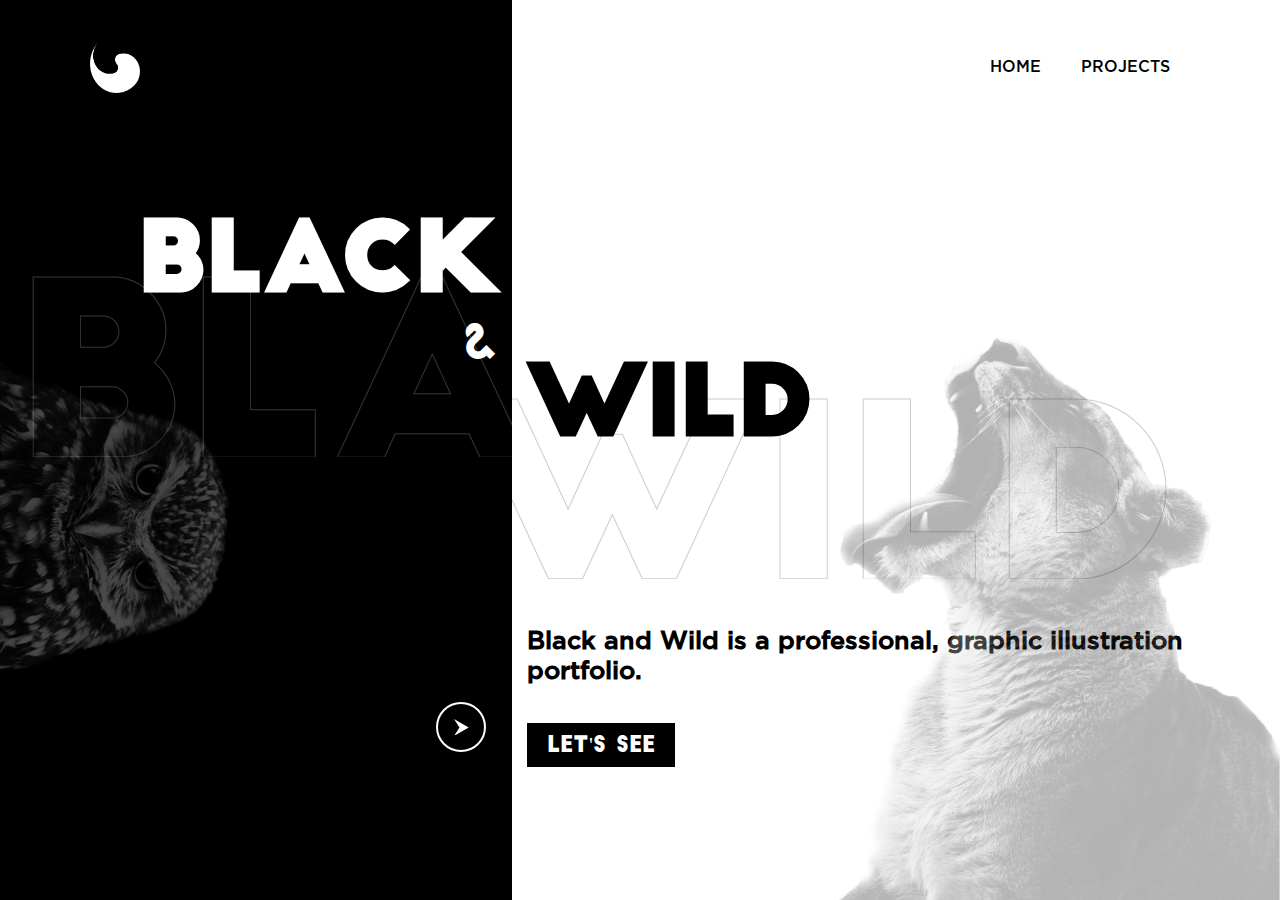
==== index.html @ 10bb7dff "First commit init" ====
<!DOCTYPE html>
<html lang="fr">

<head>
    <meta charset="UTF-8">
    <meta name="viewport" content="width=device-width, initial-scale=1.0">
    <meta http-equiv="X-UA-Compatible" content="ie=edge">
    <link rel="stylesheet" href="css/style.css">
    <link rel="shortcut icon" href="assets/logo.png">
    <title>Black & Wild</title>
</head>

<body>
    <main>

        <header>
            <div class="logo">
                <a href="index.html">
                    <img src="assets/logo.png" alt="logo" id="logo">
                </a>
            </div>
            <div class="nav">
                <ul>
                    <li><a href="index.html"><span data-hover="Home">Home</span></a></li>
                    <li><a href="projects.html"><span data-hover="Projects">Projects</span></a></li>
                </ul>
            </div>
        </header>

        <div class="container">
            <!-- LEFT SIDE -->
            <div class="left" id="left">
                <div class="left__title">
                    <h3 class="txt_John loadedL">BLACK</h3>
                    <span class="txt_John">&</span>
                </div>
                <p class="txt_John stroke">
                    <svg xmlns="http://www.w3.org/2000/svg" width="1500" height="300" viewBox="0 0 1500 300">
                        <text x="0" y="300" class="loadedL">BLACK</text>
                    </svg>
                </p>
                <div class="imgLeft">
                    <img src="assets/chouette.png" alt="chouetteImg">
                </div>
                <div class="txt" id="txt">
                    <p class="txt_Gotham">Freelance</p>
                    <h1 class="txt_Gotham">UX/UI Designer</h1>
                    <h2 class="txt_Gotham">Maxime Figueras</h2>
                    <div class="contact">
                        <div class="social">
                            <a href="#">
                                <img src="assets/pinterest.svg" alt="pinterestLogo">
                            </a>
                        </div>
                        <div class="social">
                            <a href="#">
                                <img src="assets/insta.svg" alt="instaLogo">
                            </a>
                        </div>
                        <div class="social">
                            <a href="#">
                                <img src="assets/linkedin.svg" alt="linkedinLogo">
                            </a>
                        </div>
                    </div>
                </div>
                <div class="goRight" id="btn">
                    <svg class="btnSvg" id="btnSvg" width="14.727" height="16.95" viewBox="0 0 14.727 16.95">
                        <path id="Tracé_2" d="M638,818l-8.54,14.727L638,827.22l8.409,5.508Z"
                            transform="translate(832.727 -629.46) rotate(90)" fill="#fff" />
                    </svg>
                </div>
            </div>
            <!-- RIGHT SIDE -->
            <div class="right" id="right">
                <div class="right__title">
                    <h3 class="txt_John loadedR">WILD</h3>
                </div>
                <p class="txt_John stroke">
                    <svg xmlns="http://www.w3.org/2000/svg" width="1500" height="300" viewBox="0 0 1500 300">
                        <text x="0" y="300" class="loadedR">WILD</text>
                    </svg>
                </p>
                <div class="infos_link">
                    <h4 class="txt_Gotham">Black and Wild is a professional, graphic illustration portfolio.</h4>
                    <div class="link" id="link">
                        <a href="projects.html" class="txt_John">LET'S SEE</a>
                    </div>
                </div>
                <div class="imgRight">
                    <img src="assets/lion.png" alt="lionImg">
                </div>
            </div>
        </div>
    </main>
    <script src="js/app.js"></script>
</body>

</html>
---- css/style.css ----
* {
    margin: 0;
    padding: 0;
    box-sizing: border-box;
    transition: all 0.33s cubic-bezier(0.56, 0, 0, 1);
}

@font-face{
    font-family: "GothamMedium";
    src: url('../font/Gotham-Medium.otf');
}

@font-face{
    font-family: "BigJohn";
    src: url('../font/bigJohn.otf');
}

main, body {
    overflow: hidden;
}

main{
    width: 100vw;
    height: 100vh;
    top: 0;
    left: 0;
}

.txt_Gotham {
    font-family: "GothamMedium";
}

.txt_John {
    font-family: "Bigjohn";
}


/* HEADER */

header {
    position: absolute;
    width: 100vw;
    height: 15vh;
    padding: 3vh 7vw;
    top: 0;
    left: 0;
    display: flex;
    justify-content: space-between;
    align-items: center;
    z-index: 1;
}

header .logo {
    width: 50px;
    height: 50px;
}

.nav {
    width: 20%;
}

.nav ul {
    list-style: none;
    display: flex;
    justify-content: space-around;
    align-items: center;
}

.nav ul li a {
    text-decoration: none;
    color: #000;
    text-transform: uppercase;
    font-family: 'GothamMedium';
    overflow: hidden;
    height: 1em;
    position: relative;
    display: inline-block;
}

.nav ul li a span {
    position: relative;
	display: inline-block;
	transition: all .3s;
}

.nav ul li a span::before {
    position: absolute;
	top: 100%;
	content: attr(data-hover);
	transform: translate3d(0,0,0);
}

.nav ul li a:hover span, .nav ul li a:focus span {
    transform: translateY(-100%);
}

.logo img {
    width: 100%;
    height: 100%;
    transition: transform 1s;
}

.logo img:hover {
    transform: rotate(-180deg);
}

/* FIN HEADER */

.container {
    display: flex;
    width: 100vw;
    height: 100vh;
}

.left {
    position: relative;
    width: 40%;
    height: 100%;
    background: #000;
    transition: all .33s cubic-bezier(0.56, 0, 0, 1);
}

.left:hover > p > svg > text {
    fill: #fff;
    transition: all .33s cubic-bezier(0.56, 0, 0, 1);
}

.left-after {
    width: 60%;
}

.left__title {
    text-align: right;
    position: relative;
    top: 24vh;
    z-index: 1;
}

.left__title h3 {
    font-size: 6rem;
    color: #fff;
    padding: 15px;
    line-height: 8vh;
}

.loadedL {
    animation: loadedL 0.4s ease-in-out;
}

.loadedR {
    animation: loadedR 0.8s ease-in-out;
}


@keyframes loadedL {
    from {
        opacity: 0;
        transform: translateX(-30px);
    }
    to {
        opacity: 1;
        transform: translateX(0);
    }
}


@keyframes loadedR {
    from {
        opacity: 0;
        transform: translateX(30px);
    }
    to {
        opacity: 1;
        transform: translateX(0);
    }
}


.left__title span {
    font-size: 3rem;
    color: #fff;
    padding: 15px;
}

.left .stroke {
    padding: 15px;
    position: relative;
    top: -2vh;
    opacity: 0.2;
}

.right .stroke {
    padding: 15px;
    position: relative;
    top: 18vh;
    left: -5vw;
    opacity: 0.2;
}

.stroke {
    margin: 0;
    font-size:15rem;
}

.stroke svg {
    pointer-events: none;
}
    
svg {
    display: block;
}
    
text {
    margin: 0;
    fill: transparent;
    stroke-width: 1;
    z-index: 15;
    transition: all .5s cubic-bezier(0.56, 0, 0, 1);
    pointer-events: none;
    
}

.left text {
    stroke: #fff;
}

.right text {
    stroke: #000;
}

.imgLeft {
    position: absolute;
    top: 35vh;
    left: -10vw;
}

.imgLeft img {
    background-repeat: no-repeat;
    opacity: 0.31;
    background-size: cover;
    width: 25vw;
    height: auto;
    transform: rotate(90deg);
}

.txt {
    padding: 3vh 15vw;
    position: relative;
    display: none;
    color: #fff;
    text-align: right;
}

.txt-after {
    display: block;
    opacity: 0;
    animation: txt-anim 1s forwards ease-in-out;

}

@keyframes txt-anim {
    from {
        transform: translateX(-30px);
        opacity: 0;
    }
    to {
        transform: translateX(0);
        opacity: 1;
    }
}

.txt p {
    font-size: 15px;
    opacity: 0.7;
}

.txt h1 {
    font-size: 25px;
    animation: txt-anim 0.8s forwards ease-in-out;
}

.txt h2 {
    margin-top: 17vh;
    text-transform: uppercase;
    font-size: 15px;
    opacity: 0.8;
    animation: txt-anim 0.1s forwards ease-in-out;
}

.goRight {
    position: absolute;
    top: 78vh;
    right: 2vw;
    width: 50px;
    height: 50px;
    background-color: transparent;
    border: 2px solid #fff;
    border-radius: 50%;
    display: flex;
    justify-content: center;
    align-items: center;
    cursor: pointer;
}

.contact {
    margin-top: 1vh;
    display: flex;
    justify-content: flex-end;

}

.contact .social:nth-of-type(1) {
    animation: txt-anim 1s forwards ease-in-out;
}
.contact .social:nth-of-type(2) {
    animation: txt-anim 1.2s forwards ease-in-out;
}
.contact .social:nth-of-type(3) {
    animation: txt-anim 1.4s forwards ease-in-out;
}

.social {
    width: 20px;
    height: 20px;
    margin: 5px;
}

.social img:hover {
    opacity: 0.5;
}

.social img {
    width: 100%;
    height: 100%;
    transition: all 0.33s ease-in-out
}


.btnSvg, .btnSvg-after {
    transition: all .33s cubic-bezier(0.56, 0, 0, 1);
}

.btnSvg-after {
    transform: rotate(-180deg);
    left: 50vw !important;
}

.goRight:hover {
    background-color: #fff;
    transition: all .33s cubic-bezier(0.56, 0, 0, 1);

}

.goRight:hover > svg > path {
    fill: #000;
    transition: all .33s cubic-bezier(0.56, 0, 0, 1);
}

/* RIGHT SIDE */

.right {
    width: 60%;
    height: 100%;
    transition: all .33s cubic-bezier(0.56, 0, 0, 1);
    position: relative;
}

.right:hover > p > svg > text {
    fill: #000;
    transition: all 1s;
}

.right-after {
    width: 40%;
    z-index: 12;
}

.right__title {
    text-align: left;
    position: relative;
    top: 40vh;
}

.right__title h3 {
    font-size: 6rem;
    color: #000;
    padding: 15px;
    line-height: 8vh;
}

.right .infos_link {
    position: relative;
    padding: 15px;
    top: 20vh;
    text-align: left;
}

h4 {
    font-size: 25px;
}

.infos_link .link {
    margin-top: 5vh;
}

.infos_link .link a {
    text-decoration: none;
    color: #fff;
    font-size: 22px;
    background-color: #000;
    border: 2px solid #000;
    padding: 10px 18px 7px 18px;
}

@keyframes link {
    from {
        opacity: 0;
        transform: translateX(30px);
    }
    to {
        opacity: 1;
        transform: translateX(0);
    }
}

#link {
    animation: link 1.2s ease-in-out;
}

.link a:hover {
    color: #000;
    background-color: transparent;
    
    transition: all .33s cubic-bezier(0.56, 0, 0, 1);
}

.imgRight {
    position: absolute;
    bottom: -10vh;
    right: -5vw;
    pointer-events: none;
}

.imgRight img {
    background-repeat: no-repeat;
    opacity: 0.31;
    background-size: cover;
    width: 35vw;
    height: auto; 
}


/* RESPONSIVE */

@media screen and (max-width:1440px) and (max-height: 1366px){
    .imgRight{
        bottom: -1vh;
        right: 0;
    }
}

@media screen and (max-width: 1024px) {
    .nav {
        width: 30%;
    }

    .left__title h3, .right__title h3{
        font-size: 3rem;
    }

    h4 {
        font-size: 1rem;
    }

    .stroke {
        font-size: 12rem;
    }

    .imgLeft {
        top: 42vh;
    }
    .imgLeft img {
        width: 30vw;
    }

    .imgRight img {
        width: 40vw;
    }
}

@media screen and (min-width: 1024px) and (min-height:1366px){
    .left__title h3, .right__title h3 {
        font-size: 5rem;
    }
    .right .infos_link {
        top: 25vh;
    }
    .stroke {
        font-size: 15rem;
    }
    h4{
        font-size: 1.875rem;
    }
    .infos_link .link {
        margin-top: 13vh;
    }
}

@media screen and (max-width: 768px) {
    
    header {
        padding: 3vh 4vw 3vh 7vw;
    }
    .nav {
        width: 40%;
    }
}

@media screen and (max-width:425px) {
    
    header .logo {
        width: 30px;
        height: 30px;
    }
    .nav {
        width: 45%;
    }
    .nav ul li a, .nav ul li a span {
        color: #fff;
        font-size: 0.8rem;
    }
    .container {
        flex-direction: column;
    }
    .left, .right{
        width: 100%;
        height: 50%
    }

    .stroke {
        font-size: 6rem;
    }
    .left .stroke {
        top: -15vh;
        left: 10vw;
    }

    .imgLeft{
        top: 13vh;
    }
    .imgLeft img {
        width: 50vw;
        opacity: 0.23;
    }

    .left__title {
        top: 30vh;
    }

    .right__title {
        top: 0;
        text-align: right;
    }

    .right .stroke {
        top: -38vh;
        left: 10vw;
    }

    .right .infos_link {
        top: -38vh;
    }

    .infos_link .link a {
        font-size: 0.8rem;
    }

    .goRight, .txt {
        display: none;
    }
    .imgRight img{
        width: 50vw;
    }
}

@media screen and (max-height:736px) {
    .left .stroke {
        top: -20vh;
    }
    .right .stroke {
        top: -42vh;
    }
}
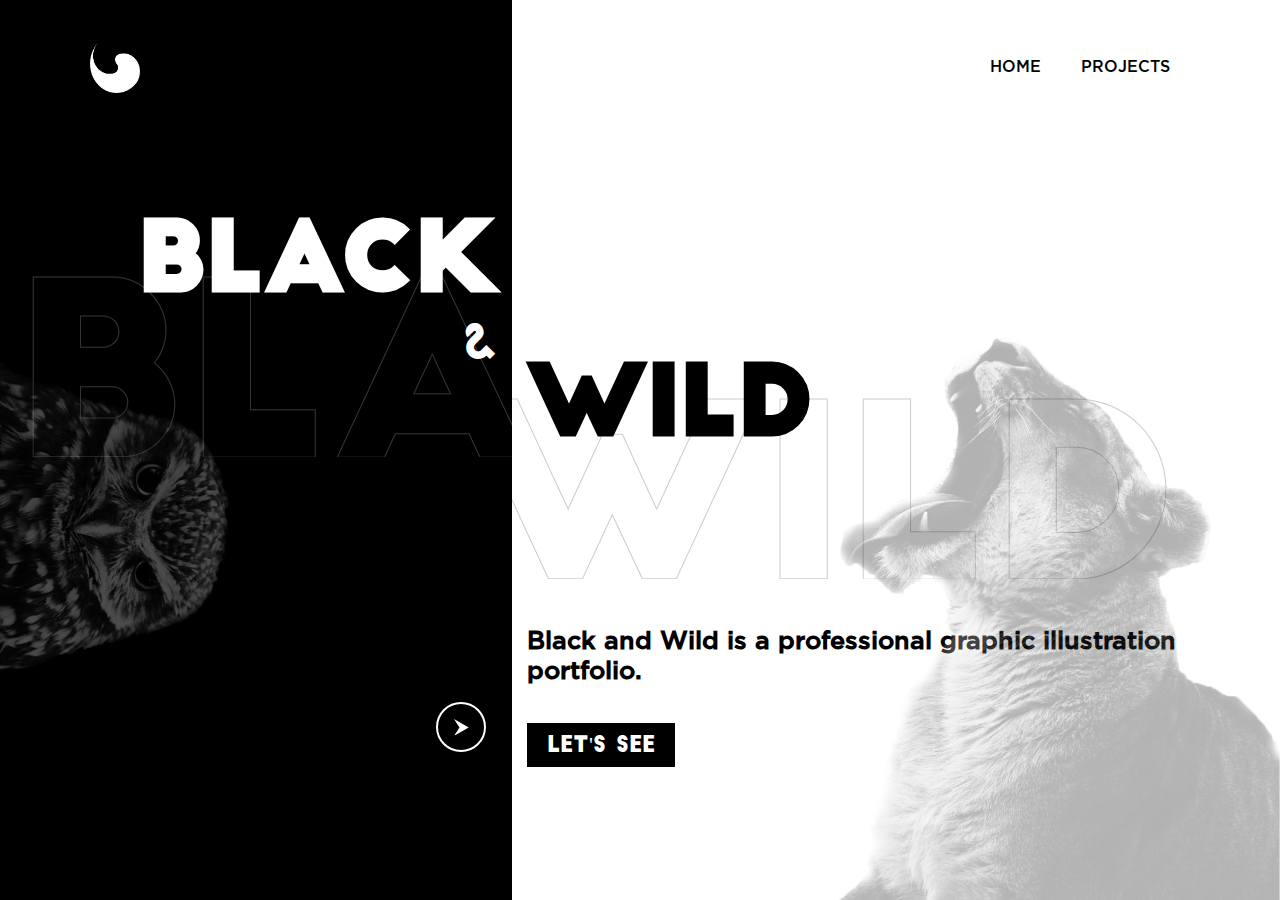
==== commit e550b889: ":construction:Next page and adjust" ====
--- a/index.html
+++ b/index.html
@@ -82,7 +82,7 @@
                     </svg>
                 </p>
                 <div class="infos_link">
-                    <h4 class="txt_Gotham">Black and Wild is a professional, graphic illustration portfolio.</h4>
+                    <h4 class="txt_Gotham">Black and Wild is a professional graphic illustration portfolio.</h4>
                     <div class="link" id="link">
                         <a href="projects.html" class="txt_John">LET'S SEE</a>
                     </div>
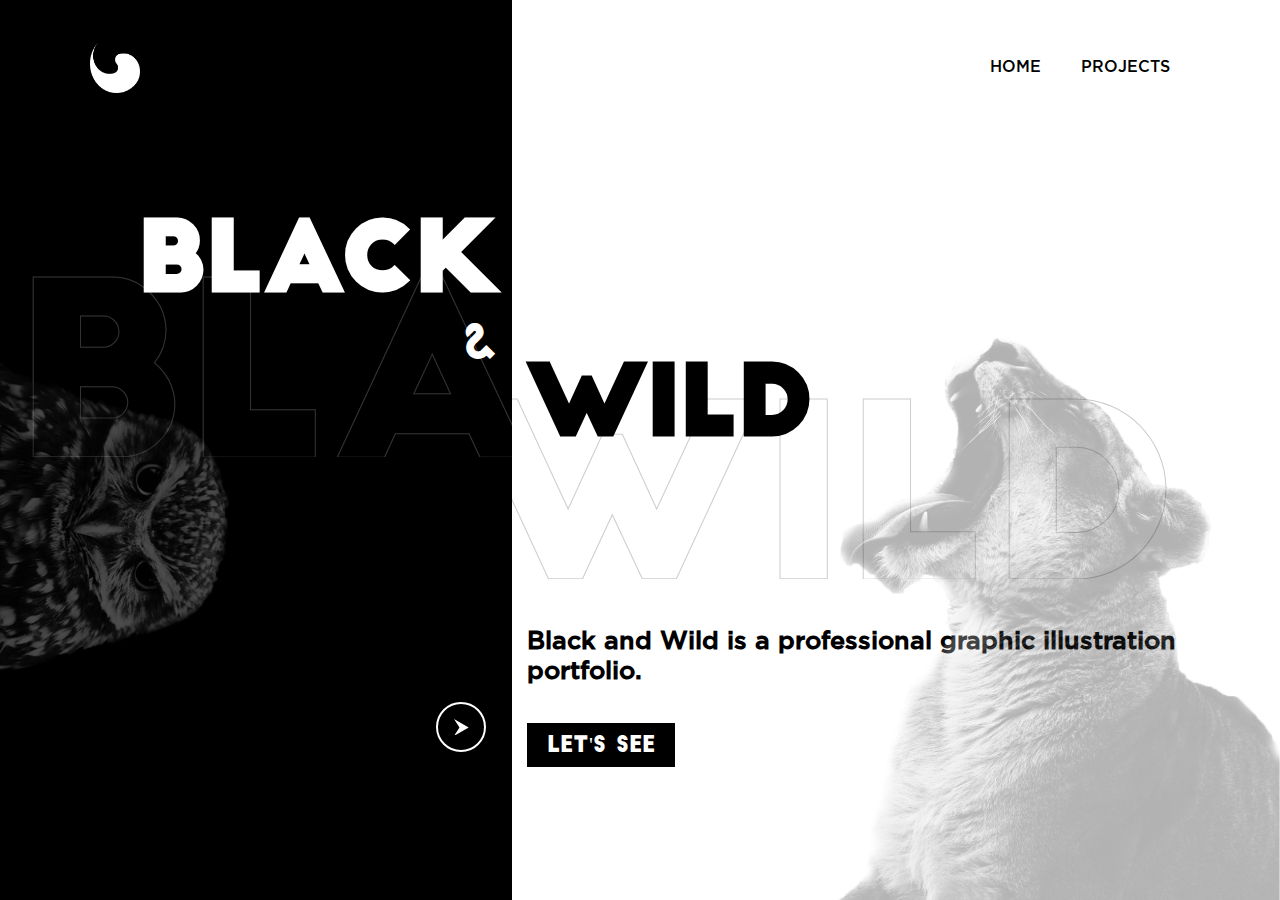
==== commit 5b253771: ":fire: Social Media Link" ====
--- a/index.html
+++ b/index.html
@@ -15,14 +15,14 @@
 
         <header>
             <div class="logo">
-                <a href="index.html">
-                    <img src="assets/logo.png" alt="logo" id="logo">
+                <a href="./index.html">
+                    <img src="./assets/logo.png" alt="logo" id="logo">
                 </a>
             </div>
             <div class="nav">
                 <ul>
-                    <li><a href="index.html"><span data-hover="Home">Home</span></a></li>
-                    <li><a href="projects.html"><span data-hover="Projects">Projects</span></a></li>
+                    <li><a href="./index.html"><span data-hover="Home">Home</span></a></li>
+                    <li><a href="./page/projects.html"><span data-hover="Projects">Projects</span></a></li>
                 </ul>
             </div>
         </header>
@@ -48,17 +48,12 @@
                     <h2 class="txt_Gotham">Maxime Figueras</h2>
                     <div class="contact">
                         <div class="social">
-                            <a href="#">
+                            <a href="https://www.pinterest.fr/maximefigueras/">
                                 <img src="assets/pinterest.svg" alt="pinterestLogo">
                             </a>
                         </div>
                         <div class="social">
-                            <a href="#">
-                                <img src="assets/insta.svg" alt="instaLogo">
-                            </a>
-                        </div>
-                        <div class="social">
-                            <a href="#">
+                            <a href="https://www.linkedin.com/in/maxime-figueras/">
                                 <img src="assets/linkedin.svg" alt="linkedinLogo">
                             </a>
                         </div>
@@ -84,7 +79,7 @@
                 <div class="infos_link">
                     <h4 class="txt_Gotham">Black and Wild is a professional graphic illustration portfolio.</h4>
                     <div class="link" id="link">
-                        <a href="projects.html" class="txt_John">LET'S SEE</a>
+                        <a href="./page/projects.html" class="txt_John">LET'S SEE</a>
                     </div>
                 </div>
                 <div class="imgRight">
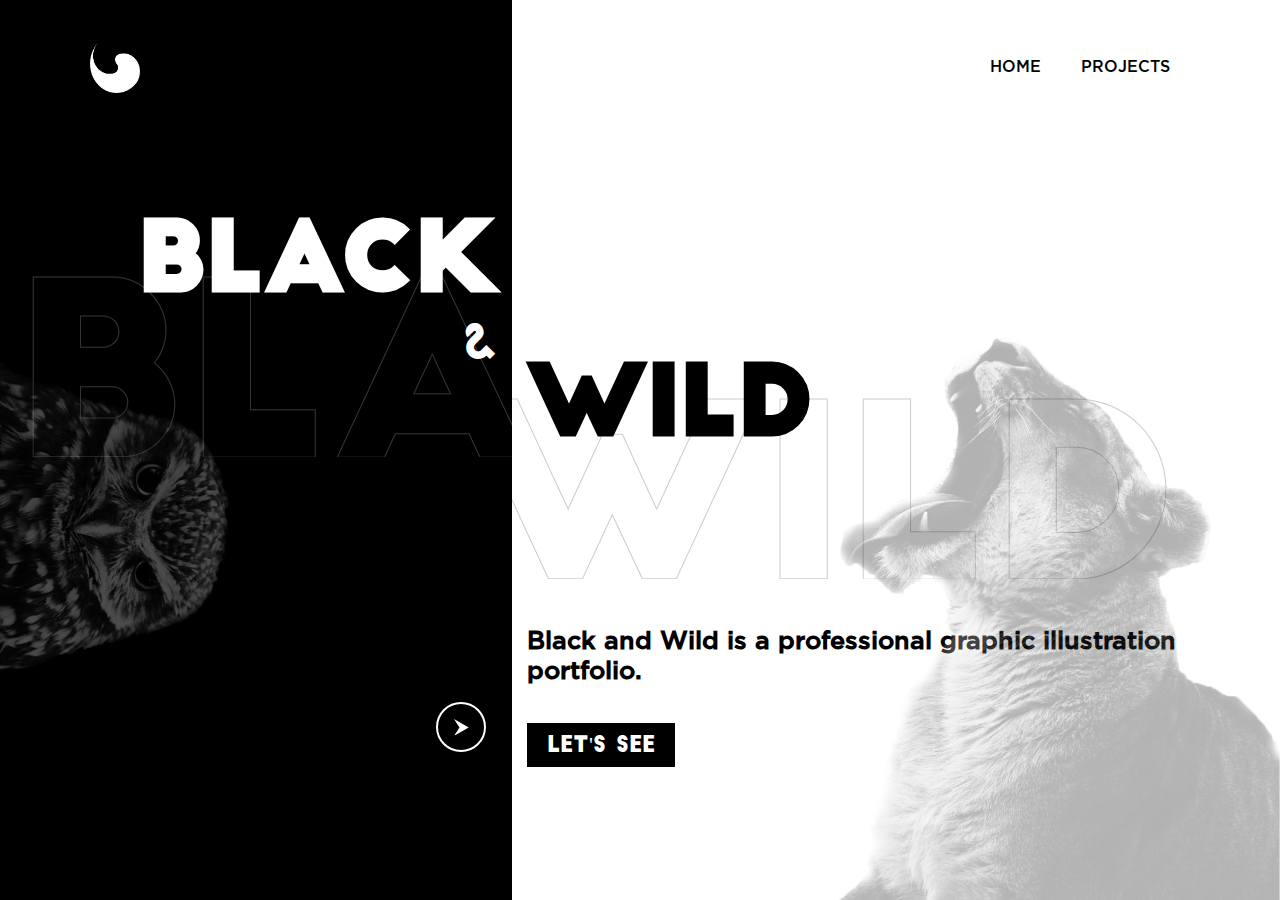
==== commit 1cdf4705: ":fire: Social link" ====
(no text change in the page or its own stylesheets)
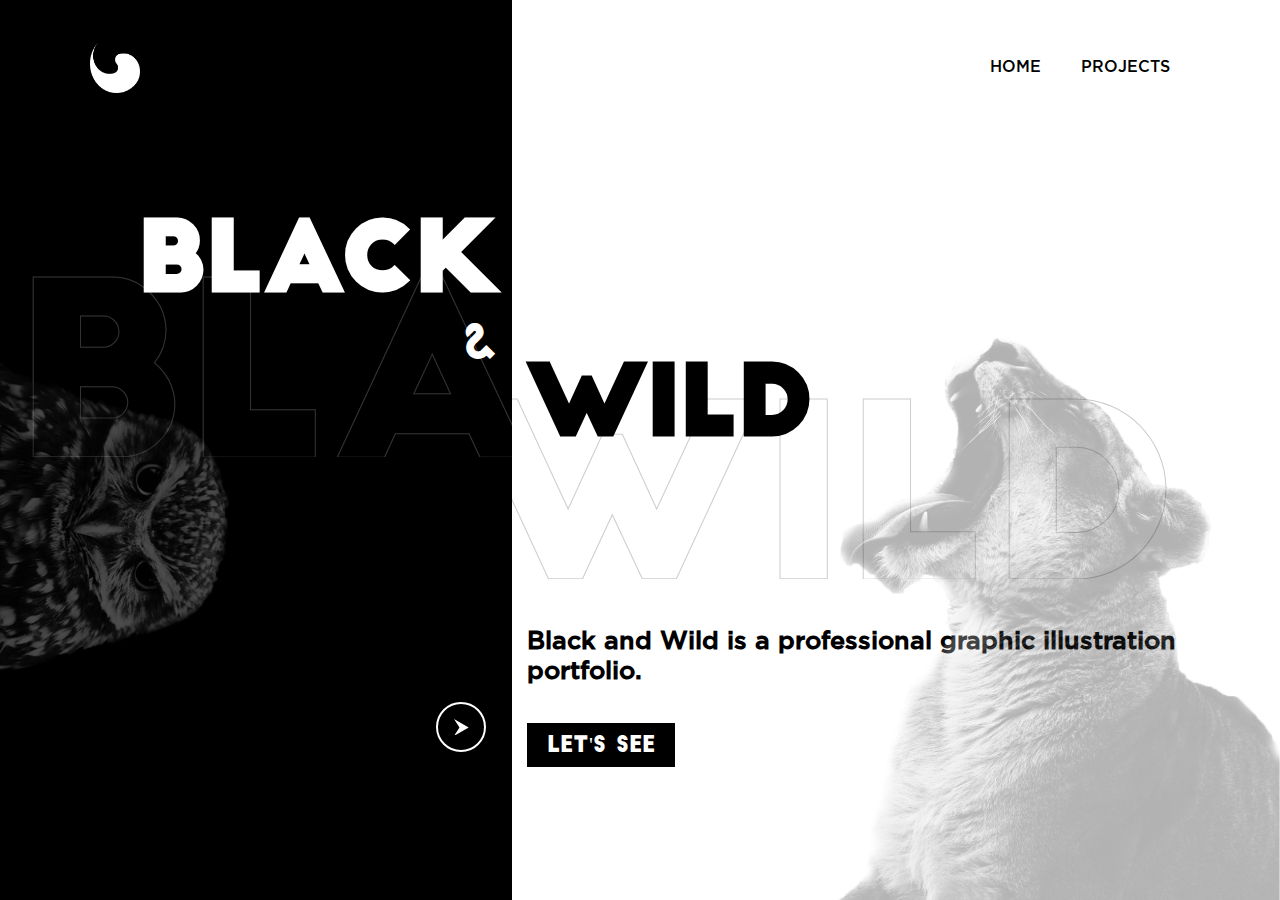
==== commit 29b1092b: "Index Google" ====
--- a/index.html
+++ b/index.html
@@ -7,6 +7,7 @@
     <meta http-equiv="X-UA-Compatible" content="ie=edge">
     <link rel="stylesheet" href="css/style.css">
     <link rel="shortcut icon" href="assets/logo.png">
+    <meta name="google-site-verification" content="9gPLUke05icdqKFUMD6iT8xm1xGn7jGrpeg47eACto0" />
     <title>Black & Wild</title>
 </head>
 
